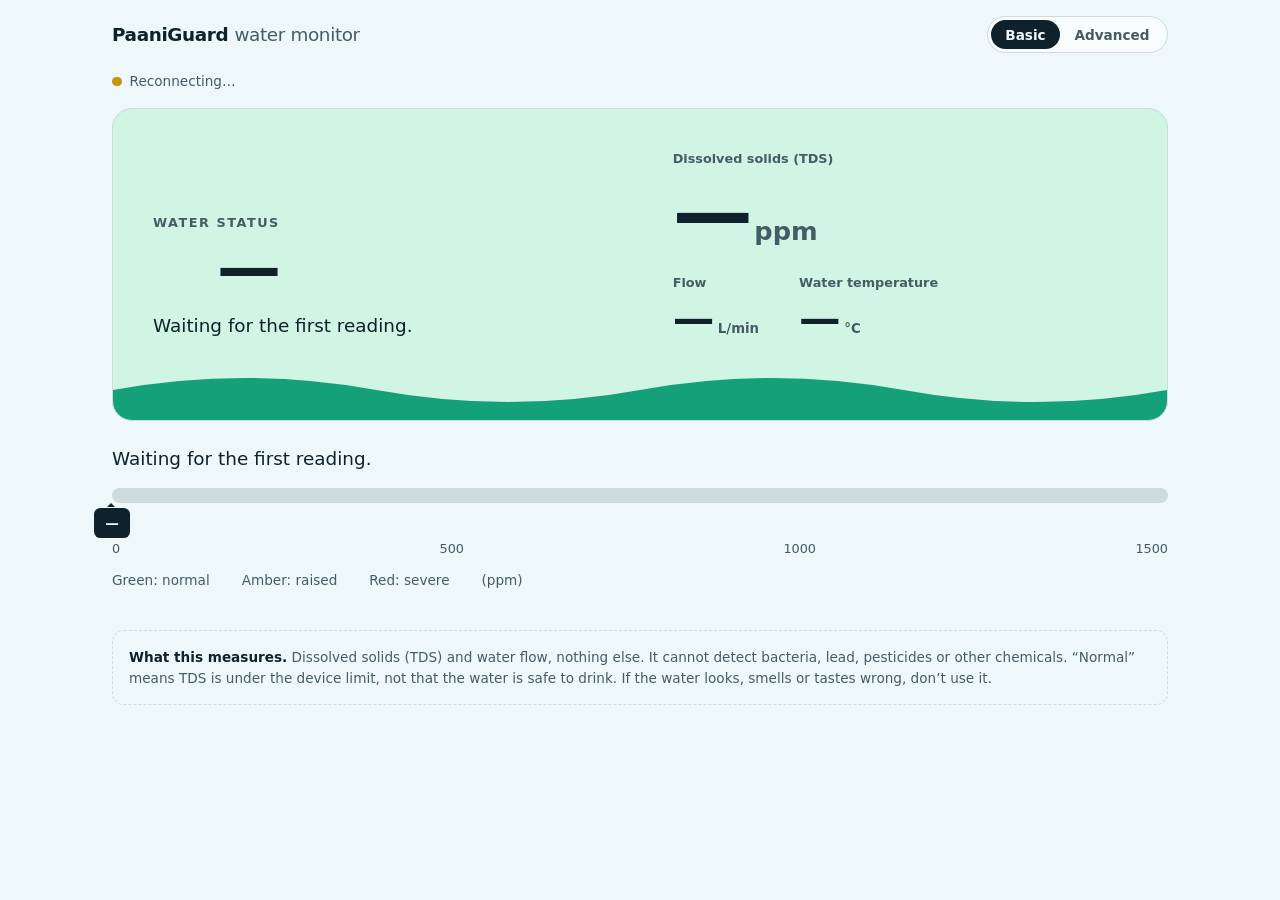
==== web/index.html @ 2f700a61 "Add local status page, captive portal and OLED/page sync - web/index.html: responsive status page wi" ====
<!doctype html>
<html lang="en">
<head>
<meta charset="utf-8">
<meta name="viewport" content="width=device-width,initial-scale=1">
<meta name="color-scheme" content="light dark">
<title>PaaniGuard</title>
<style>
/* Tokens. Hex first, OKLCH override where supported (older captive-portal
   mini-browsers ignore oklch and keep the hex). */
:root{
  --bg:#f1f6f7; --surface:#fbfdfd; --ink:#1b2a31; --muted:#52656d; --line:#d3dfe2;
  --ok:#1f9d78; --watch:#c9930f; --warn:#d1651e; --alert:#cf3b2e;
  --tint-ok:#dff3ec; --tint-watch:#f8efd2; --tint-warn:#f9e3d3; --tint-alert:#f8dcd8;
  --accent:#1f9d78; --tint:#dff3ec;
  --font:ui-rounded,"Avenir Next","Segoe UI Variable Display","Segoe UI",system-ui,sans-serif;
  --mono:ui-monospace,"SF Mono","Cascadia Mono",Consolas,monospace;
  --step:clamp(.875rem,.82rem + .25vw,1rem);
}
@supports (color:oklch(50% 0.1 200)){
  :root{
    --bg:oklch(97% .01 215); --surface:oklch(99% .004 215); --ink:oklch(24% .03 230);
    --muted:oklch(46% .03 225); --line:oklch(88% .015 220);
    --ok:oklch(60% .13 165); --watch:oklch(70% .14 85); --warn:oklch(63% .16 50); --alert:oklch(55% .20 27);
    --tint-ok:oklch(94% .045 165); --tint-watch:oklch(95% .06 90); --tint-warn:oklch(93% .05 55); --tint-alert:oklch(92% .05 25);
  }
}
@media (prefers-color-scheme:dark){
  :root{
    --bg:#11191d; --surface:#182227; --ink:#e7eff1; --muted:#9fb1b8; --line:#2b3a40;
    --tint-ok:#16312b; --tint-watch:#33290f; --tint-warn:#3a2414; --tint-alert:#3d1b19;
  }
  @supports (color:oklch(50% 0.1 200)){
    :root{
      --bg:oklch(20% .02 230); --surface:oklch(25% .025 230); --ink:oklch(95% .01 215);
      --muted:oklch(74% .02 220); --line:oklch(34% .02 225);
      --ok:oklch(74% .14 165); --watch:oklch(80% .14 88); --warn:oklch(75% .15 55); --alert:oklch(70% .18 27);
      --tint-ok:oklch(30% .05 165); --tint-watch:oklch(31% .05 88); --tint-warn:oklch(31% .06 55); --tint-alert:oklch(30% .07 25);
    }
  }
}
*{box-sizing:border-box}
html{-webkit-text-size-adjust:100%}
body{margin:0;background:var(--bg);color:var(--ink);font:400 var(--step)/1.5 var(--font)}
.wrap{max-width:68rem;margin:0 auto;padding:0 1rem 3rem}
[data-level="0"]{--accent:var(--ok);--tint:var(--tint-ok)}
[data-level="1"]{--accent:var(--watch);--tint:var(--tint-watch)}
[data-level="2"]{--accent:var(--warn);--tint:var(--tint-warn)}
[data-level="3"]{--accent:var(--alert);--tint:var(--tint-alert)}

/* Top bar */
.bar{display:flex;align-items:center;justify-content:space-between;gap:1rem;padding:1rem 0}
.brand{font-weight:800;letter-spacing:-.02em;font-size:1.15rem}
.brand span{color:var(--muted);font-weight:500}
@media(max-width:30rem){.brand span{display:none}}
.link{display:inline-flex;align-items:center;gap:.5rem;font-size:.85rem;color:var(--muted)}
.dot{width:.6rem;height:.6rem;border-radius:50%;background:var(--ok)}
.link[data-state="stale"] .dot{background:var(--watch)}
.link[data-state="lost"] .dot{background:var(--alert)}
.link[data-state="demo"] .dot{background:var(--muted)}

/* Hero */
.hero{position:relative;overflow:hidden;background:var(--tint);border:1px solid var(--line);border-radius:1.25rem;
  padding:clamp(1.25rem,4vw,2.5rem);padding-bottom:clamp(3.5rem,8vw,5rem);display:grid;gap:1.25rem}
.kicker{font-size:.8rem;text-transform:uppercase;letter-spacing:.12em;color:var(--muted);font-weight:700}
.verdict{display:flex;align-items:center;gap:.75rem;margin:.25rem 0 0}
.verdict svg{flex:none;width:clamp(2rem,6vw,3.25rem);height:auto;color:var(--accent)}
.verdict h1{margin:0;font-size:clamp(2.1rem,7vw,4rem);line-height:1;font-weight:800;letter-spacing:-.03em}
.msg{margin:.75rem 0 0;max-width:38rem;font-size:clamp(1rem,.95rem + .3vw,1.15rem)}
.contact{margin:.75rem 0 0;padding:.6rem .8rem;border-left:4px solid var(--accent);background:var(--surface);border-radius:.25rem;font-weight:600}
.big{display:grid;gap:1.25rem}
.sub{display:flex;flex-wrap:wrap;gap:1rem 2.5rem}
.num.sm{font-size:clamp(1.7rem,5.5vw,2.6rem);letter-spacing:-.03em}
.num{font-variant-numeric:tabular-nums;font-size:clamp(2.6rem,9vw,5rem);font-weight:800;line-height:1;letter-spacing:-.04em}
.num small{font-size:.32em;font-weight:600;letter-spacing:0;color:var(--muted);margin-left:.3rem}
.lbl{display:block;font-size:.8rem;color:var(--muted);font-weight:600;margin-bottom:.35rem}
.wave{position:absolute;left:0;right:0;bottom:0;height:clamp(2.5rem,6vw,3.75rem);color:var(--accent);opacity:.9;pointer-events:none}
/* The wave only moves while water is actually flowing (hero gets .flowing from the data). */
.wave svg{position:absolute;bottom:0;left:0;width:200%;height:100%;animation:drift 14s linear infinite;animation-play-state:paused}
.hero.flowing .wave svg{animation-play-state:running}
.wave svg+svg{opacity:.45;animation-duration:22s;animation-direction:reverse}
@keyframes drift{to{transform:translateX(-50%)}}

/* View toggle: Basic is the glance view, Advanced adds everything else */
.seg{display:inline-flex;padding:.2rem;border:1px solid var(--line);border-radius:2rem;background:var(--surface)}
.seg button{font:600 .85rem var(--font);color:var(--muted);background:none;border:0;padding:.4rem .9rem;border-radius:2rem;cursor:pointer}
.seg button[aria-pressed="true"]{background:var(--ink);color:var(--bg)}
.seg button:focus-visible{outline:2px solid var(--accent);outline-offset:2px}
.link{margin:-.25rem 0 1rem}
.basic{margin-top:1.5rem}
.plain{margin:0 0 1rem;font-size:clamp(1rem,.95rem + .3vw,1.15rem)}
.adv{display:none}
body[data-view="advanced"] .adv{display:grid}

/* Layout below hero */
.grid{gap:2rem;margin-top:2rem}
@media(min-width:56rem){
  .hero{grid-template-columns:1.1fr 1fr;align-items:end}
  .grid{grid-template-columns:minmax(0,5fr) minmax(0,7fr);gap:2.5rem}
}
section h2{margin:0 0 .75rem;font-size:.8rem;text-transform:uppercase;letter-spacing:.12em;color:var(--muted)}
section+section{margin-top:2rem}
.col>section+section{margin-top:2rem}

/* TDS scale */
.scale{position:relative;height:.9rem;border-radius:1rem;overflow:hidden;display:flex;background:var(--line)}
.scale i{display:block;height:100%}
.scale i:nth-child(1){background:var(--ok)}
.scale i:nth-child(2){background:var(--watch)}
.scale i:nth-child(3){background:var(--alert)}
.pin{position:relative;height:2.1rem;margin-top:.15rem}
.pin b{position:absolute;top:.2rem;transform:translateX(-50%);font-size:.85rem;font-variant-numeric:tabular-nums;white-space:nowrap;
  padding:.3rem .7rem;border-radius:.4rem;background:var(--ink);color:var(--bg);transition:left .6s}
.pin b::before{content:"";position:absolute;left:50%;top:-.35rem;margin-left:-.3rem;border:.3rem solid transparent;border-bottom-color:var(--ink);border-top:0}
.ticks{display:flex;justify-content:space-between;font-size:.8rem;color:var(--muted);font-variant-numeric:tabular-nums}

/* Lists */
dl{margin:0;display:grid;grid-template-columns:1fr auto;border-top:1px solid var(--line)}
dt,dd{margin:0;padding:.6rem 0;border-bottom:1px solid var(--line)}
dt{color:var(--muted)}
dd{text-align:right;font-variant-numeric:tabular-nums;font-weight:600}
dd .mono{font-family:var(--mono);font-weight:500;font-size:.9em}
.tag{display:inline-block;padding:.2rem .7rem;border-radius:1rem;font-size:.8rem;font-weight:700;border:1px solid var(--line);color:var(--muted)}
.tag.good{color:var(--ok);border-color:currentColor}
.tag.bad{color:var(--alert);border-color:currentColor}
.tag.warn{color:var(--watch);border-color:currentColor}

/* Chart */
.chart{width:100%;height:auto;display:block;background:var(--surface);border:1px solid var(--line);border-radius:.75rem}
.chart text{fill:var(--muted);font:22px var(--font)} /* viewBox is 600 wide: ~10.5px on a 320px phone, ~13px on 390px */
.stats{display:flex;flex-wrap:wrap;gap:.5rem 2rem;margin-top:.6rem;font-size:.85rem;color:var(--muted)}
.stats b{color:var(--ink);font-variant-numeric:tabular-nums}

.note{margin-top:2.5rem;padding:1rem;border:1px dashed var(--line);border-radius:.75rem;color:var(--muted);font-size:.85rem}
.note b{color:var(--ink)}
body.lost main{opacity:.55}
.banner{display:none;margin-bottom:1rem;padding:.7rem 1rem;border-radius:.75rem;background:var(--tint-alert);border:1px solid var(--alert);font-weight:600}
body.lost .banner{display:block}
@media (prefers-reduced-motion:reduce){.wave svg{animation:none}.pin b{transition:none}}
</style>
</head>
<body>
<div class="wrap">
  <header class="bar">
    <div class="brand">PaaniGuard <span>water monitor</span></div>
    <div class="seg" role="group" aria-label="View">
      <button type="button" data-v="basic" aria-pressed="true">Basic</button>
      <button type="button" data-v="advanced" aria-pressed="false">Advanced</button>
    </div>
  </header>
  <div class="link" id="link" data-state="stale"><i class="dot"></i><span id="linkTxt">Connecting…</span></div>

  <div class="banner" role="alert">Lost contact with the device. Readings below are the last ones received. Check you are still on the PaaniGuard WiFi.</div>

  <main>
    <div class="hero" id="hero" data-level="0" aria-live="polite">
      <div>
        <div class="kicker">Water status</div>
        <div class="verdict">
          <svg viewBox="0 0 24 24" fill="none" stroke="currentColor" stroke-width="2.2" stroke-linecap="round" stroke-linejoin="round" aria-hidden="true" id="ico"></svg>
          <h1 id="vLabel">—</h1>
        </div>
        <p class="msg" id="vMsg">Waiting for the first reading.</p>
        <p class="contact" id="vContact" hidden></p>
      </div>
      <div class="big">
        <div><span class="lbl">Dissolved solids (TDS)</span><div class="num"><span id="tds">—</span><small>ppm</small></div></div>
        <div class="sub">
          <div><span class="lbl">Flow</span><div class="num sm"><span id="lpm">—</span><small>L/min</small></div></div>
          <div><span class="lbl" id="lblTemp">Water temperature</span><div class="num sm"><span id="temp">—</span><small>°C</small></div></div>
        </div>
      </div>
      <div class="wave" aria-hidden="true">
        <svg viewBox="0 0 800 60" preserveAspectRatio="none"><path fill="currentColor" d="M0 30 Q50 6 100 30 T200 30 T300 30 T400 30 T500 30 T600 30 T700 30 T800 30 V60 H0Z"/></svg>
        <svg viewBox="0 0 800 60" preserveAspectRatio="none"><path fill="currentColor" d="M0 36 Q50 14 100 36 T200 36 T300 36 T400 36 T500 36 T600 36 T700 36 T800 36 V60 H0Z"/></svg>
      </div>
    </div>

    <section class="basic">
      <p class="plain" id="plain">Waiting for the first reading.</p>
      <div class="scale" id="scale" role="img" aria-label="TDS scale"><i></i><i></i><i></i></div>
      <div class="pin"><b id="pin" style="left:0">—</b></div>
      <div class="ticks"><span>0</span><span id="tSafe">500</span><span id="tSev">1000</span><span id="tMax">1500</span></div>
      <p class="stats" style="margin-top:.75rem"><span>Green: normal</span><span>Amber: raised</span><span>Red: severe</span><span>(ppm)</span></p>
    </section>

    <div class="grid adv">
      <div class="col">
        <section>
          <h2>Water use</h2>
          <dl>
            <dt>Flow now</dt><dd id="flowState">—</dd>
            <dt>Total since power-on</dt><dd id="litres">—</dd>
            <dt>Flow pulses counted</dt><dd id="pulses">—</dd>
          </dl>
        </section>

        <section>
          <h2>Sensors</h2>
          <dl>
            <dt>TDS probe</dt><dd id="sTds">—</dd>
            <dt>Flow sensor</dt><dd id="sFlow">—</dd>
            <dt>Temperature probe</dt><dd id="sTemp">—</dd>
            <dt>pH probe</dt><dd id="sPh">—</dd>
            <dt>TDS calibration</dt><dd id="sCal">—</dd>
          </dl>
        </section>
      </div>

      <div class="col">
        <section>
          <h2>TDS, last hour</h2>
          <svg class="chart" id="chart" viewBox="0 0 600 250" role="img" aria-label="TDS trend over the last hour"></svg>
          <div class="stats"><span>Low <b id="stMin">—</b></span><span>Average <b id="stAvg">—</b></span><span>High <b id="stMax">—</b></span><span>Samples <b id="stN">—</b></span></div>
        </section>

        <section>
          <h2>Raw readings</h2>
          <dl>
            <dt>TDS, compensated</dt><dd id="rTds">—</dd>
            <dt>TDS probe voltage</dt><dd id="rMv">—</dd>
            <dt>Water temperature</dt><dd id="rTemp">—</dd>
            <dt>Last update</dt><dd id="rAge">—</dd>
          </dl>
        </section>

        <section>
          <h2>Device</h2>
          <dl>
            <dt>WiFi network</dt><dd id="dSsid">—</dd>
            <dt>Address</dt><dd id="dIp"><span class="mono">—</span></dd>
            <dt>Phones connected</dt><dd id="dCli">—</dd>
            <dt>Running for</dt><dd id="dUp">—</dd>
            <dt>Free memory</dt><dd id="dHeap">—</dd>
          </dl>
        </section>
      </div>
    </div>

    <p class="note"><b>What this measures.</b> Dissolved solids (TDS) and water flow, nothing else. It cannot detect bacteria, lead, pesticides or other chemicals. “Normal” means TDS is under the device limit, not that the water is safe to drink. If the water looks, smells or tastes wrong, don’t use it.</p>
  </main>
</div>

<script>
(function(){
"use strict";
var $=function(id){return document.getElementById(id)};
var DEMO=location.protocol==="file:"||/[?&]demo/.test(location.search);
var PIN=(location.search.match(/demo=(\d)/)||[])[1];
var lastOk=0,fails=0,lastHist=0,hist=null,S=null;

var ICONS=[
 '<path d="M12 3c3 4 6 7 6 11a6 6 0 0 1-12 0c0-4 3-7 6-11z"/><path d="M9.5 14.5l2 2 3.5-4"/>',
 '<path d="M12 3c3 4 6 7 6 11a6 6 0 0 1-12 0c0-4 3-7 6-11z"/><path d="M12 11v4M12 17.5v.1"/>',
 '<path d="M10.3 4.2L2.5 18a2 2 0 0 0 1.7 3h15.6a2 2 0 0 0 1.7-3L13.7 4.2a2 2 0 0 0-3.4 0z"/><path d="M12 10v4M12 17v.1"/>',
 '<circle cx="12" cy="12" r="9"/><path d="M8 8l8 8M16 8l-8 8"/>'
];
var LABELS=["Water looks normal","Keep an eye on it","Check your water","Do not use"];

function fmt(n,d){return (n==null||isNaN(n))?"—":Number(n).toFixed(d==null?0:d)}
function dur(s){var h=Math.floor(s/3600),m=Math.floor(s%3600/60);return h?h+" h "+m+" min":m?m+" min":s+" s"}
function tag(el,txt,cls){el.textContent="";var t=document.createElement("span");t.className="tag "+(cls||"");t.textContent=txt;el.appendChild(t)}

function render(d){
  S=d;
  var lv=d.verdict.level;
  if(!d.tds.ok){ /* a missing probe reads 0 ppm, which must not look like clean water */
    lv=1;d.verdict={level:1,label:"No reading",message:"The TDS sensor is not responding. Check its wiring."};
  }
  $("hero").setAttribute("data-level",lv);
  document.body.setAttribute("data-level",lv);
  $("ico").innerHTML=ICONS[lv];
  $("vLabel").textContent=d.verdict.label||LABELS[lv];
  $("vMsg").textContent=d.verdict.message;
  var c=$("vContact");
  if(lv>=2&&d.contact){c.textContent=d.contact;c.hidden=false}else c.hidden=true;

  var ppm=d.tds.ok?d.tds.ppm:null;
  $("tds").textContent=fmt(ppm);
  $("lpm").textContent=d.flow.ok?fmt(d.flow.lpm,1):"—";
  $("temp").textContent=d.temp.ok?fmt(d.temp.c,1):"—";
  $("lblTemp").textContent=d.temp.ok?"Water temperature":"Water temperature (not fitted)";

  var max=d.tds.severeMax*1.5,sc=$("scale").children;
  sc[0].style.width=d.tds.safeMax/max*100+"%";
  sc[1].style.width=(d.tds.severeMax-d.tds.safeMax)/max*100+"%";
  sc[2].style.width=(max-d.tds.severeMax)/max*100+"%";
  var p=$("pin");p.textContent=ppm==null?"no reading":fmt(ppm)+" ppm";
  p.style.left=Math.min(96,Math.max(4,(ppm||0)/max*100))+"%";
  $("tSafe").textContent=d.tds.safeMax;$("tSev").textContent=d.tds.severeMax;$("tMax").textContent=fmt(max);
  var pl=ppm==null?"No TDS reading yet. Check that the probe is connected.":
    "Dissolved solids are "+fmt(ppm)+" ppm, "+(ppm<=d.tds.safeMax?"under the "+d.tds.safeMax+" ppm limit.":
    ppm<=d.tds.severeMax?"over the "+d.tds.safeMax+" ppm limit.":"over the severe limit of "+d.tds.severeMax+" ppm.");
  if(d.flow.ok)pl+=d.flow.lpm>0.05?" Water is flowing at "+fmt(d.flow.lpm,1)+" L/min.":" No water is flowing.";
  $("plain").textContent=pl;
  $("scale").setAttribute("aria-label","TDS "+fmt(ppm)+" ppm; normal up to "+d.tds.safeMax+", severe above "+d.tds.severeMax);

  var flowing=d.flow.ok&&d.flow.lpm>0.05;
  $("hero").classList.toggle("flowing",flowing);
  $("flowState").textContent=!d.flow.ok?"No sensor":flowing?"Flowing, "+fmt(d.flow.lpm,1)+" L/min":"No flow";
  $("litres").textContent=fmt(d.flow.total,1)+" L";
  $("pulses").textContent=d.flow.pulses;

  tag($("sTds"),d.tds.ok?"Responding":"Not found",d.tds.ok?"good":"bad");
  tag($("sFlow"),d.flow.seen?"Pulses detected":"No pulses yet",d.flow.seen?"good":"warn");
  tag($("sTemp"),d.temp.ok?"Responding":"Not fitted");
  tag($("sPh"),"Not fitted");
  tag($("sCal"),d.tds.calibrated?"Calibrated":"Not calibrated",d.tds.calibrated?"good":"warn");

  $("rTds").textContent=ppm==null?"—":fmt(ppm,1)+" ppm";
  $("rMv").textContent=d.tds.ok?fmt(d.tds.mv,0)+" mV":"—";
  $("rTemp").textContent=d.temp.ok?fmt(d.temp.c,1)+" °C":"Not fitted (25 °C assumed)";
  $("dSsid").textContent=d.net.ssid;
  $("dIp").firstChild.textContent=d.net.ip;
  $("dCli").textContent=d.net.clients;
  $("dUp").textContent=dur(d.uptime);
  $("dHeap").textContent=d.sys.heap==null?"—":fmt(d.sys.heap/1024,1)+" kB";
}

function drawChart(h){
  var svg=$("chart"),W=600,H=250,L=66,R=12,T=18,B=38,pw=W-L-R,ph=H-T-B;
  var v=h.ppm,n=v.length,ok=v.filter(function(x){return x!=null}),NS="http://www.w3.org/2000/svg";
  var top=Math.max(S?S.tds.severeMax*1.1:1100,ok.length?Math.max.apply(null,ok)*1.1:0);
  var X=function(i){return L+(n>1?i/(n-1):1)*pw},Y=function(y){return T+ph-(y/top)*ph};
  var s="";
  [[S&&S.tds.safeMax,"var(--watch)"],[S&&S.tds.severeMax,"var(--alert)"]].forEach(function(l){
    if(l[0])s+='<line x1="'+L+'" x2="'+(W-R)+'" y1="'+Y(l[0])+'" y2="'+Y(l[0])+'" stroke="'+l[1]+'" stroke-dasharray="4 4" stroke-width="1"/>'+
      '<text x="'+(L-6)+'" y="'+(Y(l[0])+4)+'" text-anchor="end">'+l[0]+'</text>';
  });
  s+='<text x="'+(L-6)+'" y="'+(Y(0)+4)+'" text-anchor="end">0</text>';
  var segs=[],cur=[];
  v.forEach(function(y,i){if(y==null){if(cur.length)segs.push(cur);cur=[]}else cur.push([X(i),Y(y)])});
  if(cur.length)segs.push(cur);
  segs.forEach(function(sg){
    var pts=sg.map(function(p){return p[0].toFixed(1)+","+p[1].toFixed(1)}).join(" ");
    if(sg.length>1)s+='<polygon points="'+sg[0][0].toFixed(1)+","+Y(0)+" "+pts+" "+sg[sg.length-1][0].toFixed(1)+","+Y(0)+'" fill="var(--accent)" opacity=".14"/>';
    s+='<polyline points="'+pts+'" fill="none" stroke="var(--accent)" stroke-width="2.4" stroke-linejoin="round" stroke-linecap="round"/>';
    if(sg.length===1)s+='<circle cx="'+sg[0][0]+'" cy="'+sg[0][1]+'" r="3" fill="var(--accent)"/>';
  });
  var span=h.interval*(n-1),m=Math.round(span/60);
  s+='<text x="'+L+'" y="'+(H-10)+'">-'+m+' min</text><text x="'+(L+pw/2)+'" y="'+(H-10)+'" text-anchor="middle">-'+Math.round(m/2)+'</text><text x="'+(W-R)+'" y="'+(H-10)+'" text-anchor="end">now</text>';
  if(!ok.length)s+='<text x="'+(W/2)+'" y="'+(H/2)+'" text-anchor="middle">No history yet</text>';
  svg.innerHTML=s;
  $("stN").textContent=ok.length;
  $("stMin").textContent=ok.length?Math.min.apply(null,ok):"—";
  $("stMax").textContent=ok.length?Math.max.apply(null,ok):"—";
  $("stAvg").textContent=ok.length?Math.round(ok.reduce(function(a,b){return a+b},0)/ok.length):"—";
}

function setLink(state,txt){var l=$("link");l.setAttribute("data-state",state);$("linkTxt").textContent=txt;document.body.classList.toggle("lost",state==="lost")}

function tick(){
  if(DEMO)return demoTick();
  fetch("/api/status",{cache:"no-store"}).then(function(r){if(!r.ok)throw 0;return r.json()}).then(function(d){
    fails=0;lastOk=Date.now();render(d);d.demo?setLink("demo","Simulated data"):setLink("live","Live");
    if(!hist||Date.now()-lastHist>30000){lastHist=Date.now();
      fetch("/api/history",{cache:"no-store"}).then(function(r){return r.json()}).then(function(h){hist=h;drawChart(h)}).catch(function(){});}
  }).catch(function(){fails++;if(fails>=3)setLink("lost","Disconnected");else setLink("stale","Reconnecting…")});
}

/* Demo data: used when the page is opened as a file or with ?demo (or ?demo=0..3 to pin a state). */
var t0=Date.now();
function demoTick(){
  var secs=(Date.now()-t0)/1000,lv=PIN!=null?+PIN:Math.floor(secs/10)%4;
  var ppm=[142,640,830,1180][lv]+Math.sin(secs)*6;
  var msgs=["Water quality within normal parameters.",
    "Minor deviation. Continuing to monitor.",
    "TDS rising steadily past the safe threshold. Possible mineral, salt, or gradual contamination build-up. Consider manual testing.",
    "Severe TDS spike detected. Possible heavy contamination event. Water supply automatically shut off as a precaution."];
  render({uptime:Math.floor(secs)+5400,verdict:{level:lv,label:LABELS[lv],message:msgs[lv]},
    tds:{ppm:ppm,mv:ppm*1.9,ok:true,calibrated:false,safeMax:500,severeMax:1000},
    flow:{lpm:lv===3?0:2.4+Math.sin(secs/3),total:184.6+secs/20,pulses:Math.floor(83000+secs*18),ok:true,seen:true},
    temp:{c:25+2.5*Math.sin(secs/9),ok:true},ph:{ok:false},
    net:{ssid:"PaaniGuard",ip:"192.168.4.1",clients:2},sys:{heap:31200},
    contact:"Contact your local water authority / municipal helpline"});
  setLink("demo","Demo data");
  if(!hist){var a=[];for(var i=0;i<120;i++)a.push(i<8?null:Math.round(150+Math.sin(i/9)*30+i*(lv>0?4:0)));hist={interval:30,ppm:a};drawChart(hist)}
  $("rAge").textContent="demo";
}

function setView(v){
  document.body.setAttribute("data-view",v);
  [].forEach.call(document.querySelectorAll(".seg button"),function(b){b.setAttribute("aria-pressed",String(b.getAttribute("data-v")===v))});
  try{localStorage.setItem("pg-view",v)}catch(e){}
  if(v==="advanced"&&hist)drawChart(hist);
}
[].forEach.call(document.querySelectorAll(".seg button"),function(b){b.onclick=function(){setView(b.getAttribute("data-v"))}});
var saved=null;try{saved=localStorage.getItem("pg-view")}catch(e){}
setView(location.hash==="#advanced"?"advanced":saved==="advanced"?"advanced":"basic");

setInterval(function(){if(S&&!DEMO&&lastOk)$("rAge").textContent=Math.round((Date.now()-lastOk)/1000)+" s ago"},1000);
tick();setInterval(tick,2000);
})();
</script>
</body>
</html>
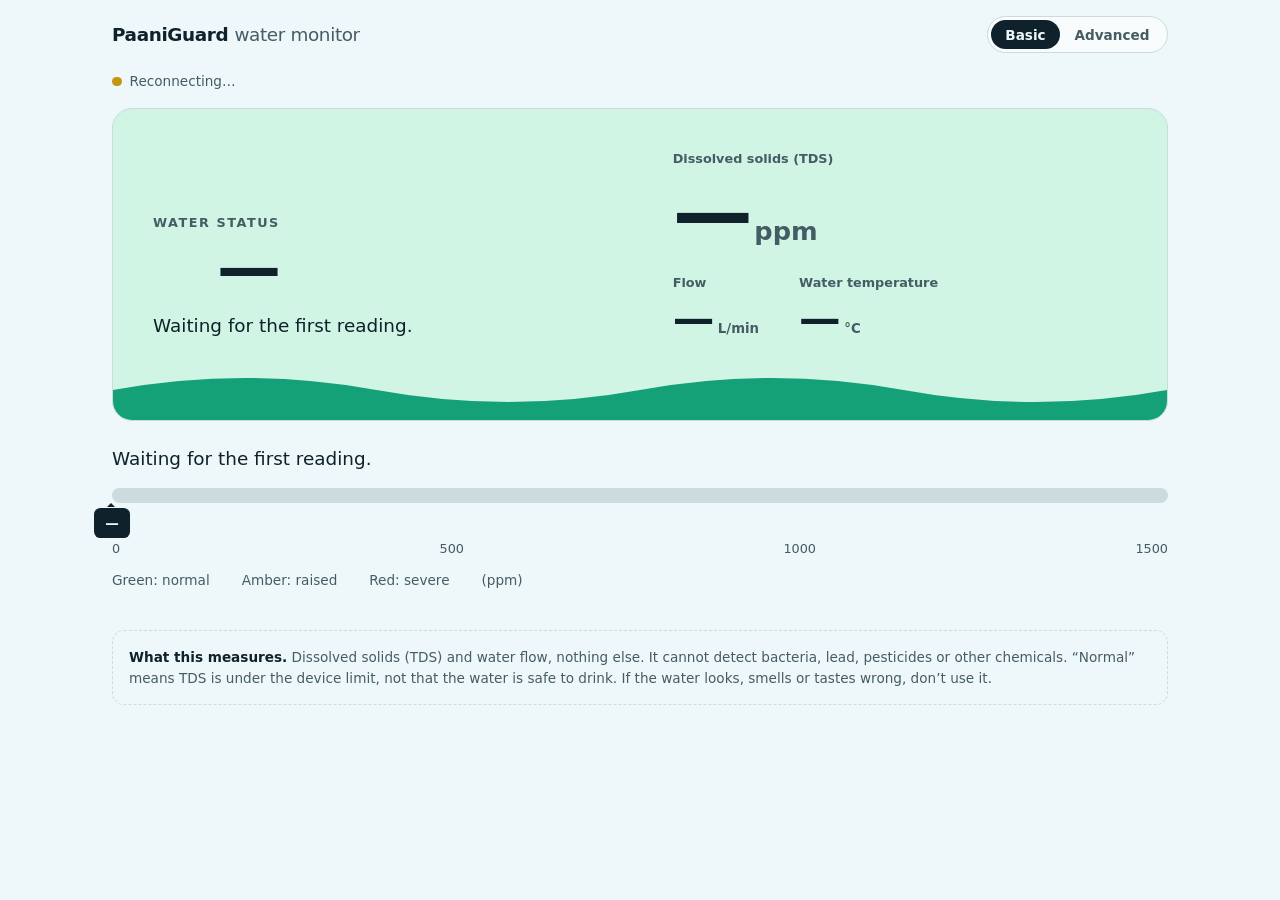
==== commit aeebbabf: "Wire TDS temperature and drift correction into the bench sketch - Paaniguard.ino: apply temperature " ====
--- a/web/index.html
+++ b/web/index.html
@@ -120,6 +120,10 @@
 dt{color:var(--muted)}
 dd{text-align:right;font-variant-numeric:tabular-nums;font-weight:600}
 dd .mono{font-family:var(--mono);font-weight:500;font-size:.9em}
+.help{margin:.75rem 0 0;color:var(--muted);font-size:.9rem;max-width:34rem}
+.btn{margin-top:.9rem;min-height:2.75rem;padding:.5rem 1.2rem;font:700 .95rem var(--font);color:var(--bg);background:var(--ink);border:0;border-radius:.75rem;cursor:pointer}
+.btn:disabled{opacity:.5;cursor:default}
+.btn:focus-visible{outline:2px solid var(--accent);outline-offset:2px}
 .tag{display:inline-block;padding:.2rem .7rem;border-radius:1rem;font-size:.8rem;font-weight:700;border:1px solid var(--line);color:var(--muted)}
 .tag.good{color:var(--ok);border-color:currentColor}
 .tag.bad{color:var(--alert);border-color:currentColor}
@@ -205,6 +209,18 @@
             <dt>TDS calibration</dt><dd id="sCal">—</dd>
           </dl>
         </section>
+
+        <section>
+          <h2>TDS calibration</h2>
+          <dl>
+            <dt>Status</dt><dd id="cStatus">—</dd>
+            <dt>Checkpoints saved</dt><dd id="cN">—</dd>
+            <dt>Estimated drift</dt><dd id="cPct">—</dd>
+          </dl>
+          <p class="help" id="cHelp"></p>
+          <button type="button" class="btn" id="cBtn">Record checkpoint</button>
+          <p class="help" id="cMsg" role="status"></p>
+        </section>
       </div>
 
       <div class="col">
@@ -247,7 +263,7 @@
 var $=function(id){return document.getElementById(id)};
 var DEMO=location.protocol==="file:"||/[?&]demo/.test(location.search);
 var PIN=(location.search.match(/demo=(\d)/)||[])[1];
-var lastOk=0,fails=0,lastHist=0,hist=null,S=null;
+var lastOk=0,fails=0,lastHist=0,hist=null,S=null,timeSent=false;
 
 var ICONS=[
  '<path d="M12 3c3 4 6 7 6 11a6 6 0 0 1-12 0c0-4 3-7 6-11z"/><path d="M9.5 14.5l2 2 3.5-4"/>',
@@ -305,7 +321,16 @@
   tag($("sFlow"),d.flow.seen?"Pulses detected":"No pulses yet",d.flow.seen?"good":"warn");
   tag($("sTemp"),d.temp.ok?"Responding":"Not fitted");
   tag($("sPh"),"Not fitted");
-  tag($("sCal"),d.tds.calibrated?"Calibrated":"Not calibrated",d.tds.calibrated?"good":"warn");
+  var dr=d.drift||{n:0,active:false,pct:0,recal:false,ref:342,limit:15};
+  var calTxt=dr.recal?"Recalibrate":dr.active?"Correcting drift":"Not calibrated",calCls=dr.recal?"bad":dr.active?"good":"warn";
+  tag($("sCal"),calTxt,calCls);
+  tag($("cStatus"),calTxt,calCls);
+  $("cN").textContent=dr.n;
+  $("cPct").textContent=dr.active?fmt(dr.pct,1)+" % (limit "+dr.limit+" %)":"—";
+  $("cHelp").textContent=dr.recal?
+    "Drift is past the "+dr.limit+" % the software can correct, so readings are less reliable. Clean or replace the probe, then record fresh checkpoints.":
+    dr.active?"Record a checkpoint every day or two to keep the correction accurate. Put the probe in the "+dr.ref+" ppm reference solution first.":
+    "To correct sensor aging, put the probe in the "+dr.ref+" ppm reference solution, wait until the reading settles, then record a checkpoint. Two checkpoints on different days start the correction.";
 
   $("rTds").textContent=ppm==null?"—":fmt(ppm,1)+" ppm";
   $("rMv").textContent=d.tds.ok?fmt(d.tds.mv,0)+" mV":"—";
@@ -352,7 +377,9 @@
 function tick(){
   if(DEMO)return demoTick();
   fetch("/api/status",{cache:"no-store"}).then(function(r){if(!r.ok)throw 0;return r.json()}).then(function(d){
-    fails=0;lastOk=Date.now();render(d);d.demo?setLink("demo","Simulated data"):setLink("live","Live");
+    fails=0;lastOk=Date.now();render(d);
+    /* The board has no clock or internet: give it the phone's date once per page load (drift trend needs real days). */
+    if(!timeSent){timeSent=true;post("/api/time",String(Math.floor(Date.now()/1000))).catch(function(){})}d.demo?setLink("demo","Simulated data"):setLink("live","Live");
     if(!hist||Date.now()-lastHist>30000){lastHist=Date.now();
       fetch("/api/history",{cache:"no-store"}).then(function(r){return r.json()}).then(function(h){hist=h;drawChart(h)}).catch(function(){});}
   }).catch(function(){fails++;if(fails>=3)setLink("lost","Disconnected");else setLink("stale","Reconnecting…")});
@@ -372,11 +399,27 @@
     flow:{lpm:lv===3?0:2.4+Math.sin(secs/3),total:184.6+secs/20,pulses:Math.floor(83000+secs*18),ok:true,seen:true},
     temp:{c:25+2.5*Math.sin(secs/9),ok:true},ph:{ok:false},
     net:{ssid:"PaaniGuard",ip:"192.168.4.1",clients:2},sys:{heap:31200},
+    drift:{n:3,active:true,pct:lv===3?16.5:4.2,recal:lv===3,ref:342,limit:15},
     contact:"Contact your local water authority / municipal helpline"});
   setLink("demo","Demo data");
   if(!hist){var a=[];for(var i=0;i<120;i++)a.push(i<8?null:Math.round(150+Math.sin(i/9)*30+i*(lv>0?4:0)));hist={interval:30,ppm:a};drawChart(hist)}
   $("rAge").textContent="demo";
 }
+
+function post(url,body){return fetch(url,{method:"POST",body:body||""})}
+function calMsg(t){$("cMsg").textContent=t}
+$("cBtn").onclick=function(){
+  if(DEMO){calMsg("Not available with demo data.");return}
+  var ref=S&&S.drift?S.drift.ref:342;
+  if(!confirm("Is the probe in the "+ref+" ppm reference solution, with the reading settled? A wrong checkpoint skews every later reading."))return;
+  var b=$("cBtn");b.disabled=true;calMsg("Recording…");
+  post("/api/time",String(Math.floor(Date.now()/1000))).catch(function(){})
+    .then(function(){return post("/api/calibrate")})
+    .then(function(r){return r.json().catch(function(){return {ok:false,error:"Not available here (USB bridge)."}})})
+    .then(function(j){calMsg(j.ok?"Checkpoint recorded at "+fmt(j.measured,0)+" ppm ("+j.n+" saved).":j.error)})
+    .catch(function(){calMsg("Could not reach the device.")})
+    .then(function(){b.disabled=false;tick()});
+};
 
 function setView(v){
   document.body.setAttribute("data-view",v);
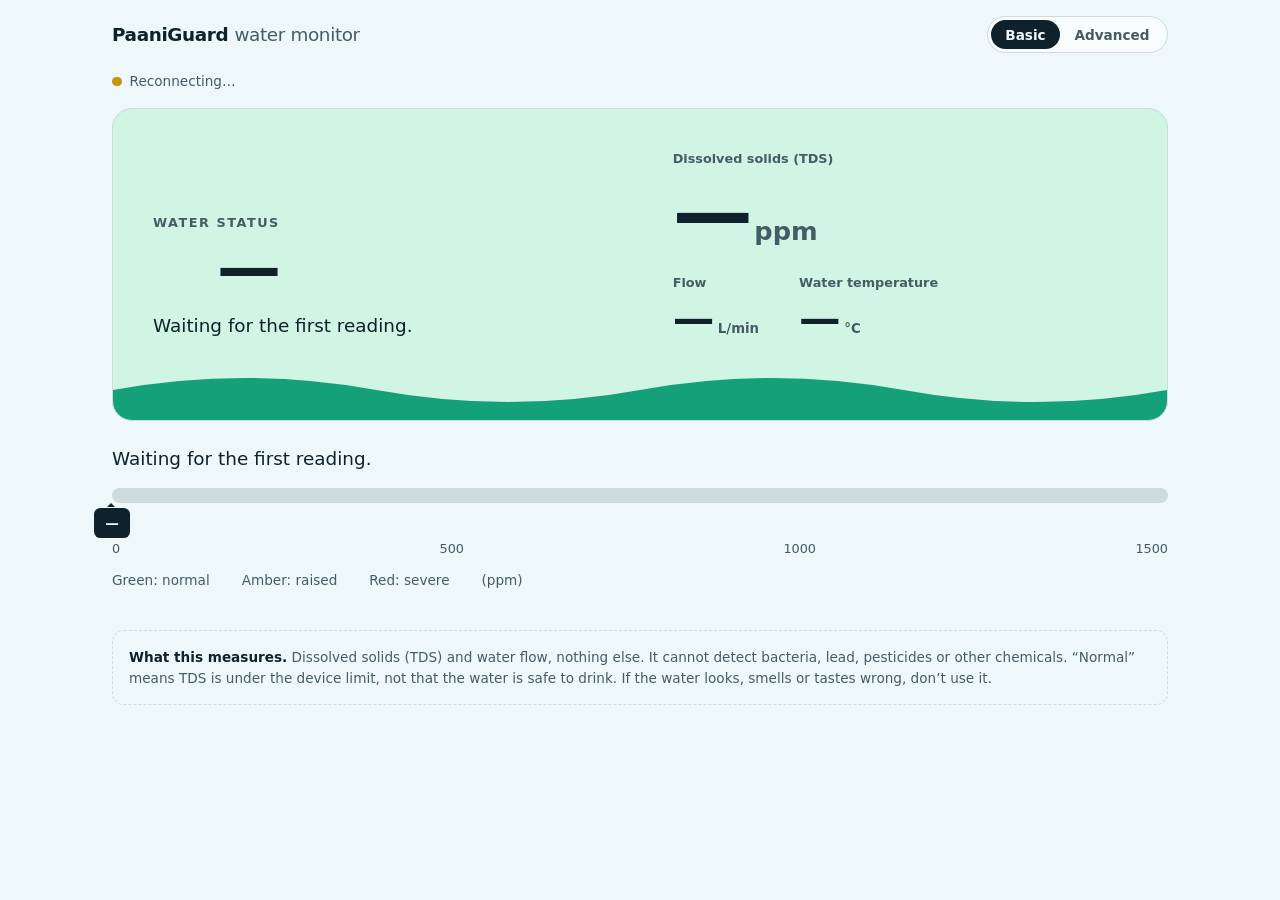
==== commit e2c0574c: "Show temperature probe as active and add as-measured TDS to the page - web/index.html: the temperatu" ====
--- a/web/index.html
+++ b/web/index.html
@@ -233,7 +233,8 @@
         <section>
           <h2>Raw readings</h2>
           <dl>
-            <dt>TDS, compensated</dt><dd id="rTds">—</dd>
+            <dt>TDS, as measured</dt><dd id="rRaw">—</dd>
+            <dt>TDS, corrected</dt><dd id="rTds">—</dd>
             <dt>TDS probe voltage</dt><dd id="rMv">—</dd>
             <dt>Water temperature</dt><dd id="rTemp">—</dd>
             <dt>Last update</dt><dd id="rAge">—</dd>
@@ -319,7 +320,7 @@
 
   tag($("sTds"),d.tds.ok?"Responding":"Not found",d.tds.ok?"good":"bad");
   tag($("sFlow"),d.flow.seen?"Pulses detected":"No pulses yet",d.flow.seen?"good":"warn");
-  tag($("sTemp"),d.temp.ok?"Responding":"Not fitted");
+  tag($("sTemp"),d.temp.ok?"Responding":"Not fitted",d.temp.ok?"good":"");
   tag($("sPh"),"Not fitted");
   var dr=d.drift||{n:0,active:false,pct:0,recal:false,ref:342,limit:15};
   var calTxt=dr.recal?"Recalibrate":dr.active?"Correcting drift":"Not calibrated",calCls=dr.recal?"bad":dr.active?"good":"warn";
@@ -332,7 +333,8 @@
     dr.active?"Record a checkpoint every day or two to keep the correction accurate. Put the probe in the "+dr.ref+" ppm reference solution first.":
     "To correct sensor aging, put the probe in the "+dr.ref+" ppm reference solution, wait until the reading settles, then record a checkpoint. Two checkpoints on different days start the correction.";
 
-  $("rTds").textContent=ppm==null?"—":fmt(ppm,1)+" ppm";
+  $("rTds").textContent=ppm==null?"—":fmt(ppm,1)+" ppm"+(d.temp.ok?"":" (no temp correction)");
+  $("rRaw").textContent=(ppm==null||d.tds.raw==null)?"—":fmt(d.tds.raw,1)+" ppm";
   $("rMv").textContent=d.tds.ok?fmt(d.tds.mv,0)+" mV":"—";
   $("rTemp").textContent=d.temp.ok?fmt(d.temp.c,1)+" °C":"Not fitted (25 °C assumed)";
   $("dSsid").textContent=d.net.ssid;
@@ -395,7 +397,7 @@
     "TDS rising steadily past the safe threshold. Possible mineral, salt, or gradual contamination build-up. Consider manual testing.",
     "Severe TDS spike detected. Possible heavy contamination event. Water supply automatically shut off as a precaution."];
   render({uptime:Math.floor(secs)+5400,verdict:{level:lv,label:LABELS[lv],message:msgs[lv]},
-    tds:{ppm:ppm,mv:ppm*1.9,ok:true,calibrated:false,safeMax:500,severeMax:1000},
+    tds:{ppm:ppm,raw:ppm*1.04,mv:ppm*1.9,ok:true,calibrated:false,safeMax:500,severeMax:1000},
     flow:{lpm:lv===3?0:2.4+Math.sin(secs/3),total:184.6+secs/20,pulses:Math.floor(83000+secs*18),ok:true,seen:true},
     temp:{c:25+2.5*Math.sin(secs/9),ok:true},ph:{ok:false},
     net:{ssid:"PaaniGuard",ip:"192.168.4.1",clients:2},sys:{heap:31200},
